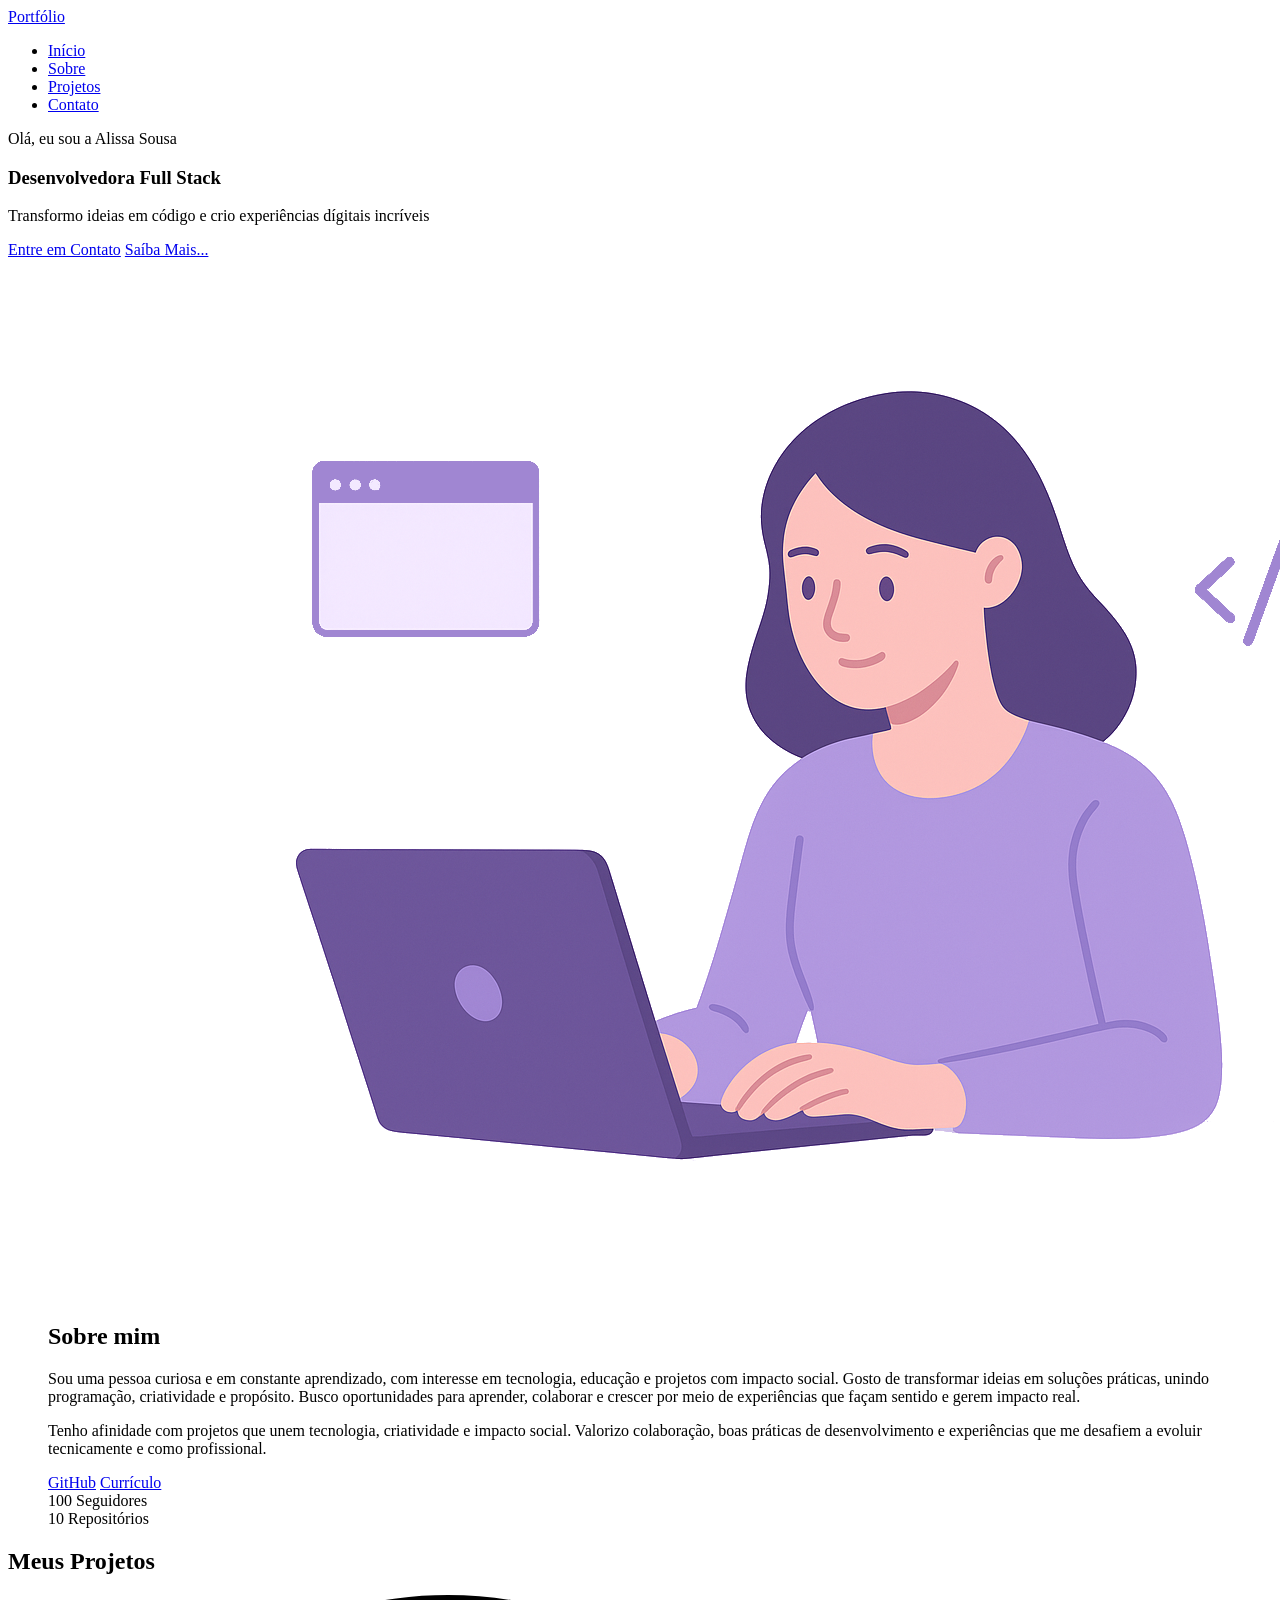
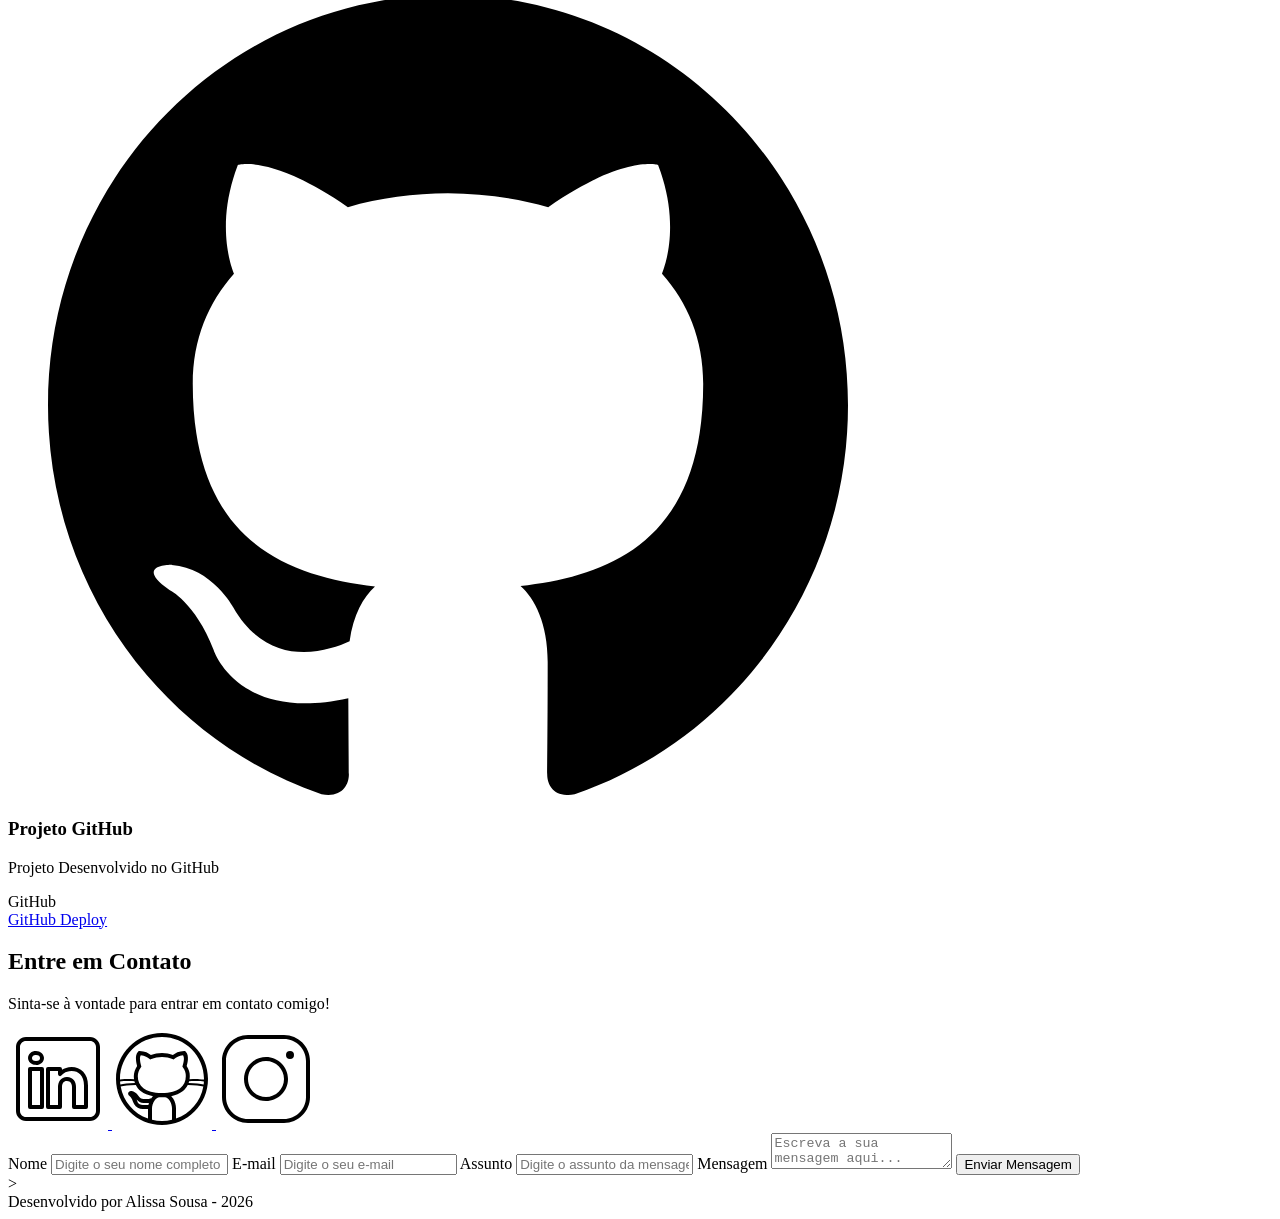
==== index.html @ 6c71c83e "projeto portfolio" ====
<!DOCTYPE html>
<html lang="pt-br">
<head>
    
    <meta charset="UTF-8">
	
    <meta name="viewport" content="width=device-width, initial-scale=1.0">
	
    <meta name="author" content="Generation Brasil">
    <meta 
        name="description"
        content="Portfólio da Generation Brasil, 
                desenvolvedor Full Stack especializado em criar experiências 
                digitais incríveis. Conheça meus projetos e entre em contato."
    >
    <meta name="robots" content="index, follow">

    <link rel="icon" type="image/svg+xml" href="./assets/img/favicon.svg">

    <title>Portfólio Generation Brasil</title>
</head>
<body>
    <!-- Cabeçalho da Página (header) -->
     <header>
        <div class="menu-content">
            <!-- TÍTULO -->
             <a href="index.html" id="titulo">Portfólio</a>
            
            <!-- MENU -->
             <nav>
                <ul class="menu-list">
                    <li><a href="#hero">Início</a></li>
                    <li><a href="#about">Sobre</a></li>
                    <li><a href="projects">Projetos</a></li>
                    <li><a href="#contact">Contato</a></li>
                </ul>
             </nav>
        </div>

     </header>
    
    <!-- Seção Principal da pagina (main)-->
     <main>

        <!-- Seção de Boas vindas -->
         <section id="hero" class="section-container hero-container">
           
            <!-- BOAS VINDAS-->
             <article class="hero-content">
                <span> Olá, eu sou a Alissa Sousa</span>
                <h1>Desenvolvedora Full Stack</h1>
                <p>Transformo ideias em código e crio experiências dígitais incríveis</p>
                <div class="buttons-container">
                    <a href="#contact" class="botão">Entre em Contato</a>
                    <a href="#about" class="botão-outline">Saíba Mais...</a>
                </div>

            </article> 

            <!--IMAGEM-->
            <figure class="hero-image">
                <img src="./assets/img/foto_dev_woman.svg"
                alt="Foto do autor."
                class="float-animation">
            </figure>

        </section>

                </div>
             
         </section>
        
        <!-- Seção sobre o autor -->
         <section id="about" class="section-container about-container">

            <figure class="about-content">
                <h2>Sobre mim</h2>
            <p>
                Sou uma pessoa curiosa e em constante aprendizado, com interesse em tecnologia, educação e projetos com impacto social. 
                Gosto de transformar ideias em soluções práticas, unindo programação, criatividade e propósito. 
                Busco oportunidades para aprender, colaborar e crescer por meio de experiências que façam sentido e gerem impacto real.
            </p>
            <p>
                Tenho afinidade com projetos que unem tecnologia, criatividade e impacto social. 
                Valorizo colaboração, boas práticas de desenvolvimento e experiências que me desafiem a evoluir tecnicamente e como profissional.
            </p>

            <div class="about-buttons-data">
                <div class="buttons-container">
                    <a href="#" target="_blank" class="botão">GitHub</a>
                    <a href="#" target="_blank" class="botão-outline">Currículo</a>
                </div>

                <div class="data-container">
                    <div class="data-item">
                        <span class="data-number">100</span>
                        <span class="data-label">Seguidores</span>
                    </div>
                    <div class="data-item">
                        <span class="data-number">10</span>
                        <span class="data-label">Repositórios</span>
                    </div>
                </div>
            </div>
        </article>

            </p>
            </figure>

         </section>
        
        <!--Seção Projeto do autor -->
        <section id="projects" class="section-container projects-container">
            <h2>Meus Projetos</h2>

            <!-- Swiper Container -->
             <div class="swiper projects-swiper">
             <div class="swiper-wrapper">
                <div class="swiper-slide"

                <article class="project-cars">
                    <figure class="project-image">
                        <img src="./assets/icons/languages/github.svg"
                        alt="Ícone GitHub">
                    </figure>

                    <div class="project-content">
                        <h3>Projeto GitHub</h3>
                        <p>Projeto Desenvolvido no GitHub</p>

                        <div class="project-tags">
                            <span class="tag">GitHub</span>
                        </div>

                        <div class="project-buttons">
                            <a href="#" target="_blank" class="botao botao-sm">
                                GitHub
                            </a>
                            <a href="#" target="_blank" class="botao-outline botao-sm">
                                Deploy
                            </a>
                        </div>
                    </div>
        
                </article>
             </div>
        </div>

        <!-- Botão de navegação -->
         <div class="swiper-button-next"></div>
         <div class="swiper-button-prev"></div>

        <!-- Paginação -->
         <div class="swiper-pagination"></div>
    </div>
        </section>

        <!-- Seção Formulário de Contato e Redes Sociais -->
         <section id="contact" class="section-container contact-container">

  <!-- REDES SOCIAIS -->
  <article class="contact-info">
    <h2>Entre em Contato</h2>
    <p>Sinta-se à vontade para entrar em contato comigo!</p>

    <div class="social-container">
      <a href="#" target="_blank" class="social-icon" aria-label="LinkedIn">
        <img src="./assets/icons/social/linkedin.svg" alt="Link para o Linkedin">
      </a>
      <a href="#" target="_blank" class="social-icon" aria-label="GitHub">
        <img src="./assets/icons/social/github.svg" alt="Link para o GitHub">
      </a>
      <a href="#" target="_blank" class="social-icon" aria-label="Instagram">
        <img src="./assets/icons/social/instagram.svg" alt="Link para o Instagram">
      </a>
    </div>
  </article>

  <!-- FORMULÁRIO -->
  <form id="formulario">

    <label for="nome">Nome</label>
    <input id="nome" name="nome" type="text" placeholder="Digite o seu nome completo">
    <span id="erro-nome"></span>

    <label for="email">E-mail</label>
    <input id="email" name="email" type="text" placeholder="Digite o seu e-mail">
    <span id="erro-email"></span>

    <label for="assunto">Assunto</label>
    <input id="assunto" name="assunto" type="text" placeholder="Digite o assunto da mensagem">
    <span id="erro-assunto"></span>

    <label for="mensagem">Mensagem</label>
    <textarea id="mensagem" name="mensagem" placeholder="Escreva a sua mensagem aqui..."></textarea>
    <span id="erro-mensagem"></span>

    <button class="botao" type="submit">Enviar Mensagem</button>

  </form>
</section>>

         </section>

     </main>
    
     <!-- Rodapé da Página (footer)-->
      <footer>
        Desenvolvido por Alissa Sousa - 2026
      </footer>
</body>
</html>
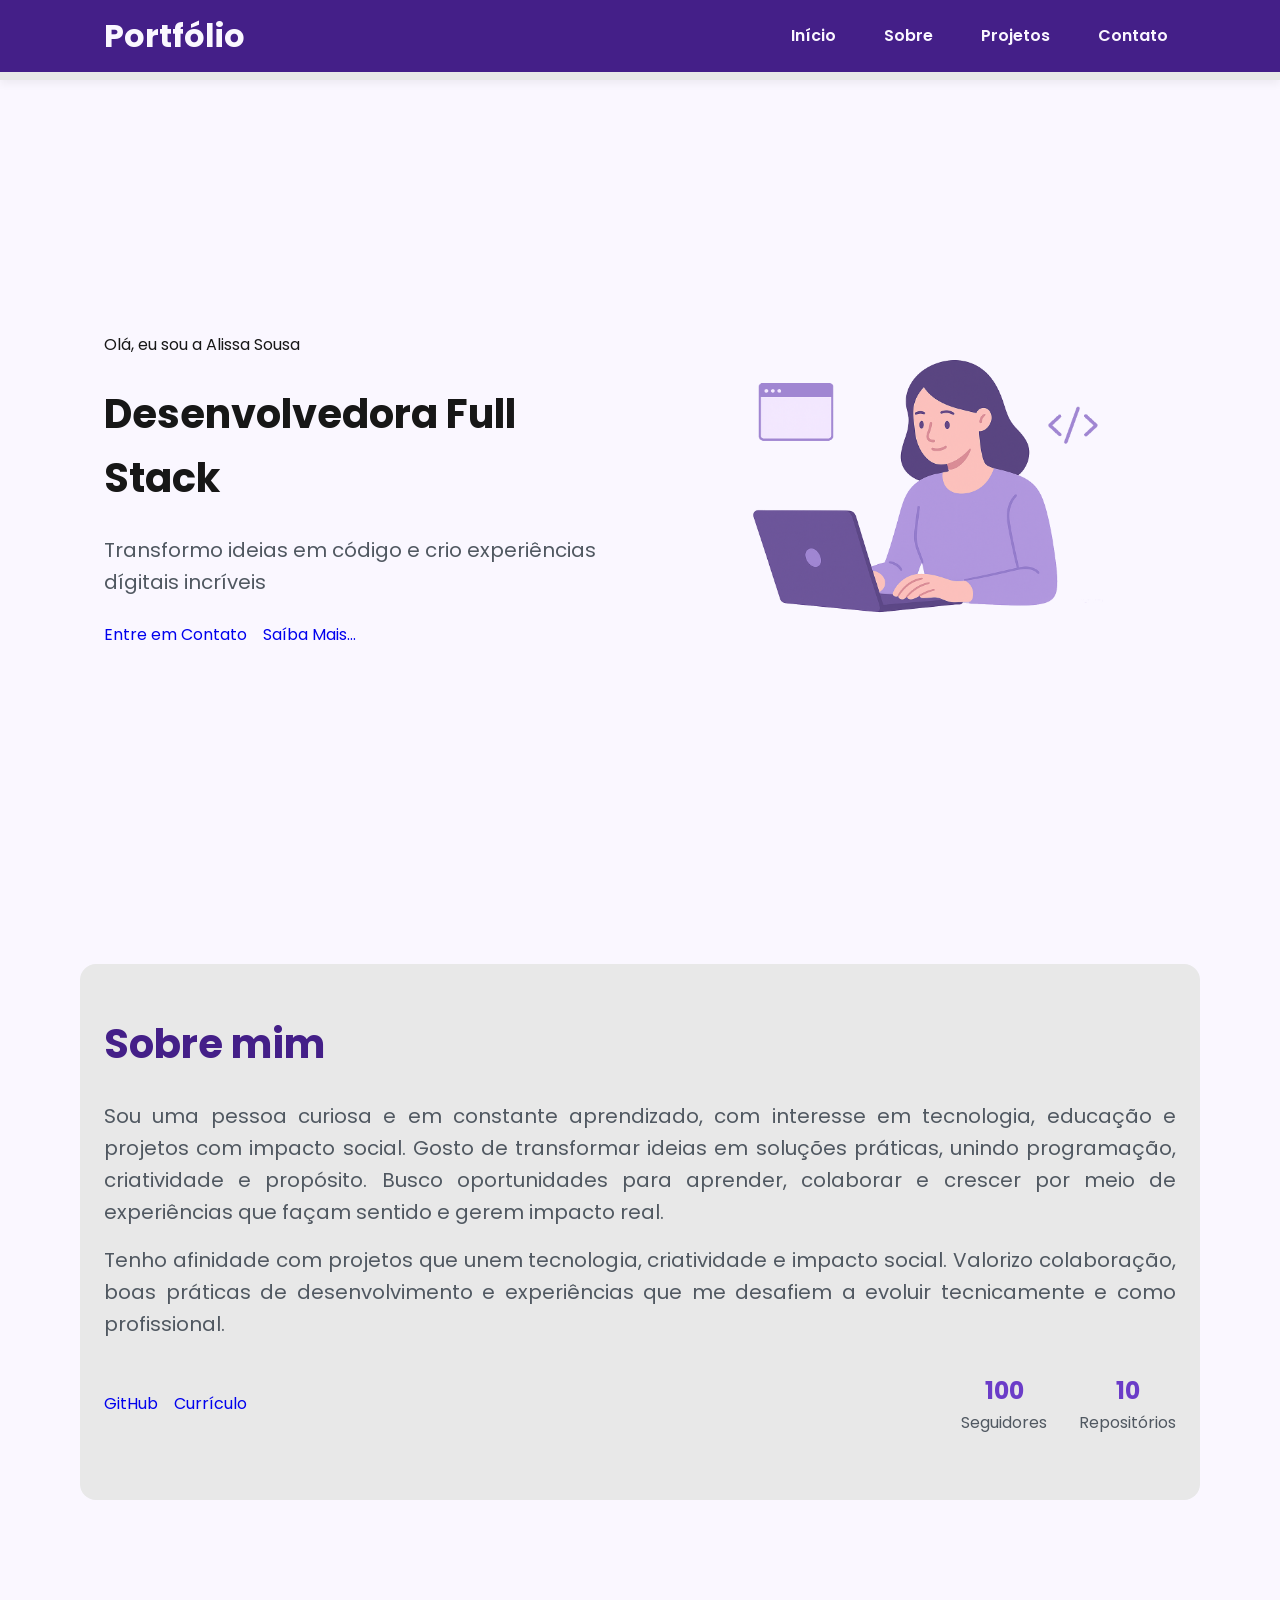
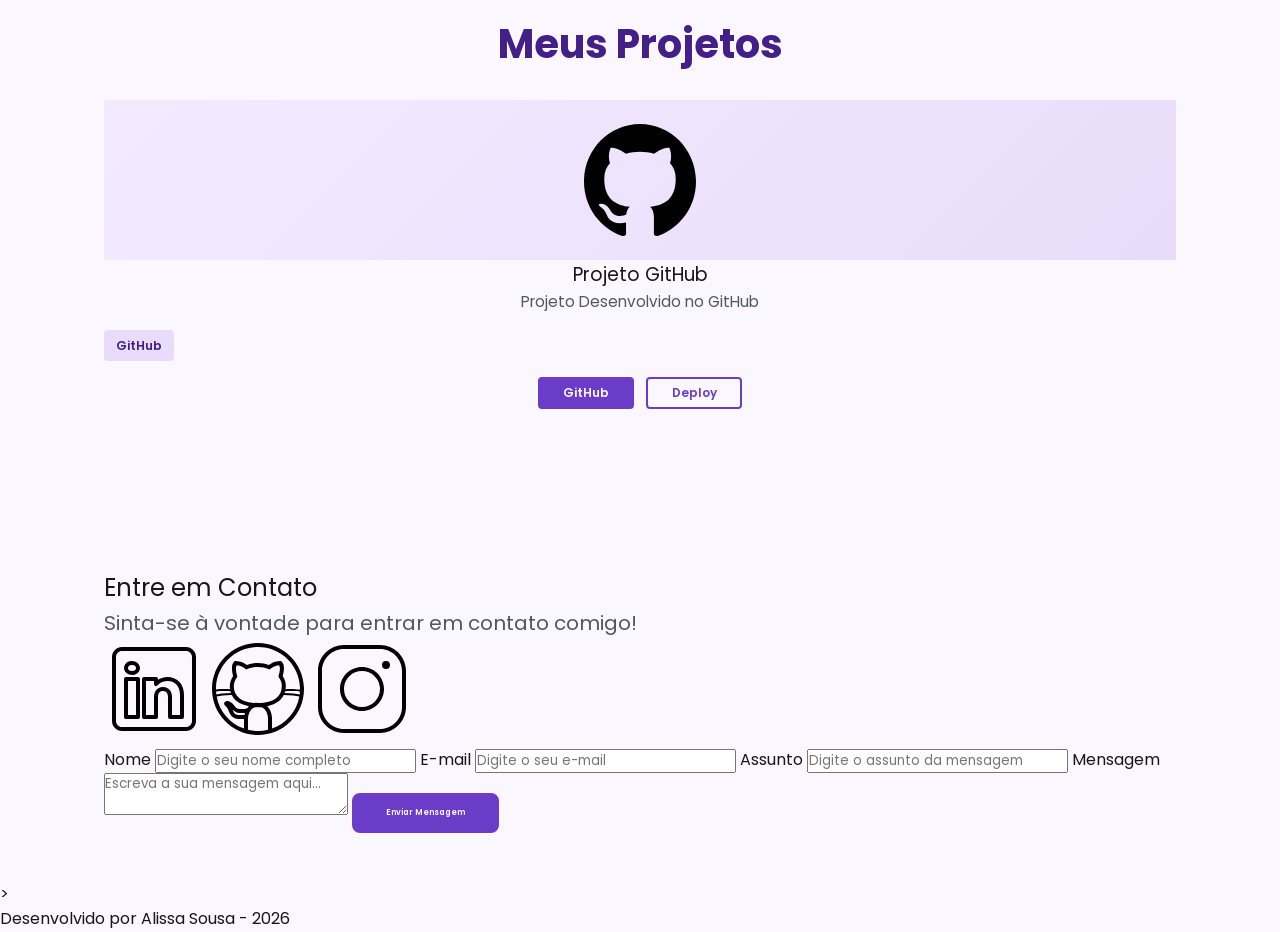
==== commit 8ba3b95d: "implementação do css" ====
--- a/index.html
+++ b/index.html
@@ -1,6 +1,13 @@
 <!DOCTYPE html>
 <html lang="pt-br">
 <head>
+    
+    <!-- Fontes do Google -->
+    <link rel="preconnect" href="https://fonts.googleapis.com">
+    <link rel="preconnect" href="https://fonts.gstatic.com" crossorigin>
+
+    <!-- Fonte do Google - Poppins -->
+    <link href="https://fonts.googleapis.com/css2?family=Poppins&display=swap" rel="stylesheet">
     
     <meta charset="UTF-8">
 	
@@ -16,6 +23,9 @@
     <meta name="robots" content="index, follow">
 
     <link rel="icon" type="image/svg+xml" href="./assets/img/favicon.svg">
+
+    <!-- Link para a Folha de Estilo da Página - CSS -->
+    <link rel="stylesheet" href="./assets/css/style.css">
 
     <title>Portfólio Generation Brasil</title>
 </head>
--- a/assets/css/style.css
+++ b/assets/css/style.css
@@ -0,0 +1,411 @@
+* {
+    margin: 0;
+    padding: 0; 
+    box-sizing: border-box;
+    font-family: 'Poppins', 'sans-senrif';
+    font-weight: 400;
+    text-decoration: none;
+    outline: none;
+}
+
+:root {
+  /* Paleta de Cores - Purple */
+  --purple-50: #f4eaff;
+  --purple-100: #e9dcfa;
+  --purple-200: #cdb3f0;
+  --purple-300: #b186e5;
+  --purple-400: #9460db;
+  --purple-500: #6b3cc8;
+  --purple-600: #5b2ca0;
+  --purple-700: #4c2177;
+  --purple-800: #441f88;
+  --purple-900: #2a0e4d;
+
+  /* Cores Neutras */
+  --gray-200: #e8e8e8;
+  --gray-400: #505861;
+  --black: #171717;
+  --white: #FAF7FF;
+
+  /* Cores de Estado */
+  --error: #e63946;
+
+  /* Sombras */
+  --shadow-sm: 0 0.25rem 0.5rem rgba(0, 0, 0, 0.05);
+  --shadow-md: 0 0.25rem 0.75rem rgba(107, 54, 200, 0.3);
+  --shadow-lg: 0 0.5rem 1.5rem rgba(107, 54, 200, 0.2);
+
+  /* Espaçamentos */
+  --spacing-xs: 0.5rem;
+  --spacing-sm: 1rem;
+  --spacing-md: 1.5rem;
+  --spacing-lg: 2rem;
+  --spacing-xl: 3rem;
+  --spacing-2xl: 4rem;
+
+  /* Tamanhos de Fonte */
+  --text-sm: 0.75rem;
+  --text-base: 1rem;
+  --text-lg: 1.25rem;
+  --text-xl: 1.5rem;
+  --text-2xl: 2rem;
+  --text-3xl: 2.5rem;
+
+  /* Border Radius */
+  --radius-sm: 0.25rem;
+  --radius-md: 0.5rem;
+  --radius-lg: 1rem;
+  --radius-xl: 2rem;
+  --radius-full: 50%;
+
+  /* Animação Padrão */
+  --transition-default: all 0.3s ease;
+}
+
+html {
+    scroll-behavior: smooth;
+}
+
+body {
+    display: flex;
+    flex-direction: column;
+    min-height: 100vh;
+    background-color: var(--white);
+    line-height: 1.6;
+    color: var(--black);
+}
+
+main {
+    flex: 1;
+}
+
+.section-container {
+    max-width: 70rem;
+    margin: 0 auto;
+    padding: var(--spacing-xl) var(--spacing-md);
+    scroll-margin-top: 6rem;
+}
+.buttons-container {
+    display: flex;
+    gap: var(--spacing-sm);
+}
+
+.botao, 
+.botao-outline {
+    display: inline-block;
+    padding: 0.75rem 2rem;
+    border: 0.15rem solid transparent;
+    border-radius: var(--radius-md);
+    font-size: var(--radius-md);
+    font-weight: 600;
+    text-align: center;
+    cursor: pointer;
+    transition: var(--transition-default);
+}
+
+/*Botão prenechido (primario) */
+.botao {
+    border-color: var(--purple-500);
+    background-color: var(--purple-500);
+    color: var(--white);
+}
+
+.botao.hover {
+    border-color: var(--purple-800);
+    background-color: var(--purple-800);
+    box-shadow: var(--shadow-md);
+    transform: translateY(-0.25rem);
+}
+
+/* Botão outline (secundário */
+.botao-outline {
+    border-color: var(--purple-500);
+    background-color: transparent;
+    color: var(--purple-500);
+}
+
+.botao-outline:houver {
+    border-color: var(--purple-500);
+    background-color: var(--purple-500);
+    color: var(--white);
+    transform: translateY(-0.25rem);
+}
+
+/* Modificador para botões pequenos (usando em projetos) */
+.botao.botao-sm,
+.botao-outline.botao-sm {
+    min-width: 6rem;
+    padding: 0.25rem var(--spacing-sm);
+    border-width: 0.125rem;
+    border-radius: 0.25rem;
+    font-size: var(--text-sm);
+}
+
+header {
+    position: sticky;
+    top: 0;
+    z-index: 1000;
+    width: 100%;
+    height: 5rem;
+    border-bottom: var(--spacing-xs) solid var(--gray-200);
+    background-color: var(--purple-800);
+    box-shadow: var(--shadow-sm);
+}
+
+header a {
+    font-weight: 600;
+    color: var(--white);
+    transition: color 0.3s ease;
+}
+
+header a:hover {
+    color: var(--purple-100)
+}
+
+#titulo {
+    font-size: var(--text-2xl);
+    font-weight: 700;
+}
+
+.menu-content {
+    display: flex;
+    justify-content: space-between;
+    align-items: center;
+    max-width: 70rem;
+    height: 100%;
+    margin: 0 auto;
+    padding: 0 var(--spacing-md);
+
+}
+
+.menu-list {
+    display: flex;
+    gap: var(--spacing-lg);
+    list-style: none;
+}
+
+.menu-list a {
+    padding: var(--spacing-xs);
+}
+
+.hero-container {
+    display: flex;
+    align-items: center;
+    gap: var(--spacing-2xl);
+    min-height: calc(100vh - 5rem);
+}
+
+.hero-content {
+    display: flex;
+    flex: 1;
+    flex-direction: column;
+    gap: var(--spacing-md);
+}
+
+.hero.content span {
+    font-size: var(--text-xl);
+    font-weight: 700;
+}
+
+.hero-content h1 {
+    font-size: var(--text-3xl);
+    font-weight: 700;
+}
+
+.hero-content p,
+.about-content p,
+.contact-info p {
+    font-size: var(--text-lg);
+    color: var(--gray-400);
+}
+
+.hero-image {
+    display: flex;
+    flex: 1;
+    justify-content: center;
+}
+
+.hero-image img {
+    width: 100%;
+    max-width: 100%;
+    border-radius: var(--radius-x1);
+}
+
+/*Animação da foto */
+@keyframes float {
+    0%,
+    100% {
+        transform: translateY(0);
+    }
+
+    50% {
+        transform: translateY(-1.25rem);
+    }
+}
+
+.float-animation {
+    animation: float 3s ease-in-out infinite;
+}
+
+.about-container {
+    display: flex;
+    align-items: center;
+    gap: var(--spacing-2xl);
+    margin: var(--spacing-2xl) auto;
+    border-radius: var(--radius-lg);
+    background-color: var(--gray-200);
+}
+
+.about-image {
+    flex: 0 0 17.5rem;
+}
+
+.about-image img {
+    width: 100%;
+    border: 0.35rem solid var(--purple-500);
+    border-radius: var(--radius-full);
+    box-shadow: var(--shadow-lg);
+}
+
+.about-content h2,
+.projects-container h2,
+.contact.info h2 {
+    margin-bottom: var(--spacing-md);
+    font-size: var(--text-3xl);
+    font-weight: 700;
+    color: var(--purple-800);
+}
+
+.about-content p {
+    margin-bottom: var(--spacing-sm);
+    text-align: justify;
+}
+
+.about-buttons-data {
+    display: flex;
+    justify-content: space-between;
+    align-items: center;
+    gap: var(--spacing-lg);
+    margin-top: var(--spacing-lg);
+}
+
+.about-buttons-data .botao {
+    margin-right: auto;
+}
+
+.data-container {
+    display: flex;
+    gap: var(--spacing-lg);
+    margin-top: 0;
+}
+
+.data-item {
+    display: flex;
+    flex-direction: column;
+    align-items: center;
+}
+
+.data-number {
+    font-size: var(--text-xl);
+    font-weight: 700;
+    text-align: center;
+    color: var(--purple-500);
+}
+
+.data-label {
+    font-size: var(--text-base);
+    text-align: center;
+    color: var(--gray-400);
+}
+
+.projects-container {
+    scroll-margin-top: 3rem;
+    margin: var(--spacing-2xl) auto;
+    text-align: center;
+}
+
+.projects-swiper {
+    position: relative;
+    width: 100%;
+    pedding: var(--spacing-sm) var(--spacing-xl) var(--spacing-xl)
+    overflow: hidden;
+}
+
+.project-card {
+    display: flex;
+    flex-direction: column;
+    width: 100%;
+    height: 100%;
+    border: 0.15rem solid var(--gray-200);
+    border-radius: var(--radius-lg);
+    background-color: var(--white);
+    box-shadow: var(--shadow-sm);
+    overflow: hidden;
+    transition: var(--transition-default);
+}
+
+.project-card:hover {
+    box-shadow: var(--shadow-lg);
+}
+
+.project-image {
+    display: flex;
+    align-items: center;
+    justify-content: center;
+    width: 100%;
+    height: 10rem;
+    background: linear-gradient(135deg, var(--purple-50) 0%, var(--purple-100) 100%);
+}
+
+.project-image img {
+    width: 75%;
+    height: 75%;
+    max-width: 7rem;
+    object-fit: contain;
+    transform: transform 0.3s ease;
+}
+
+.projects-content {
+    display: flex;
+    flex: 1;
+    flex-direction: column;
+    padding: var(--spacing-md);
+    text-align: left;
+}
+
+.projects-content h3 {
+    margin-bottom: 0.75rem;
+    font-size: var(--text-lg);
+    font-weight: 700;
+}
+
+.project-content p {
+    flex: 1;
+    margin-bottom: var(--spacing-sm);
+    font-size: 0.95rem;
+    color: var(--gray-400);
+}
+
+.project-tags {
+    display: flex;
+    flex-wrap: wrap;
+    gap: var(--spacing-xs);
+}
+
+.tag {
+    padding: 0.375rem 0.75rem;
+    border-radius: var(--radius-sm);
+    background-color: var(--purple-100);
+    font-size: var(--text-sm);
+    font-weight: 600;
+    color: var(--purple-800);
+}
+
+.project-buttons {
+    display: flex;
+    justify-content: center;
+    align-items: center;
+    gap: 0.75rem;
+    margin-top: var(--spacing-sm);
+}
+
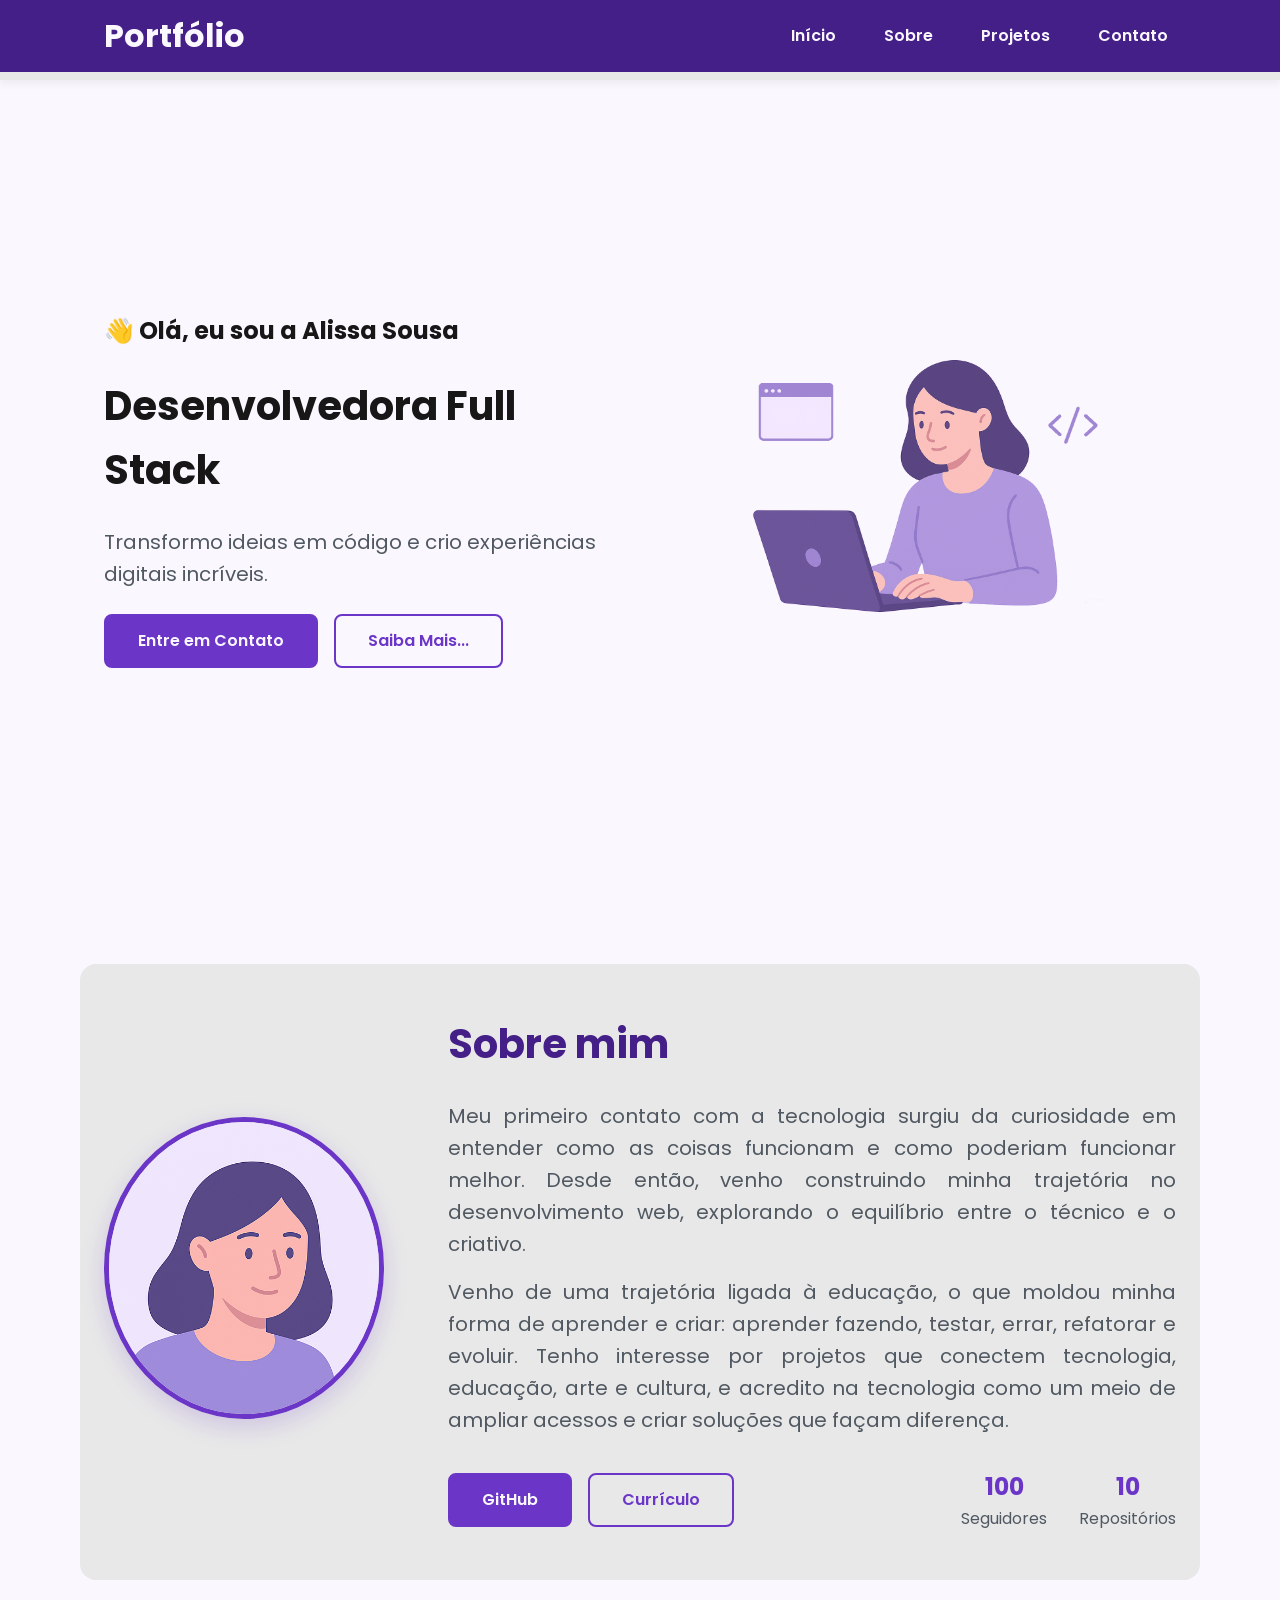
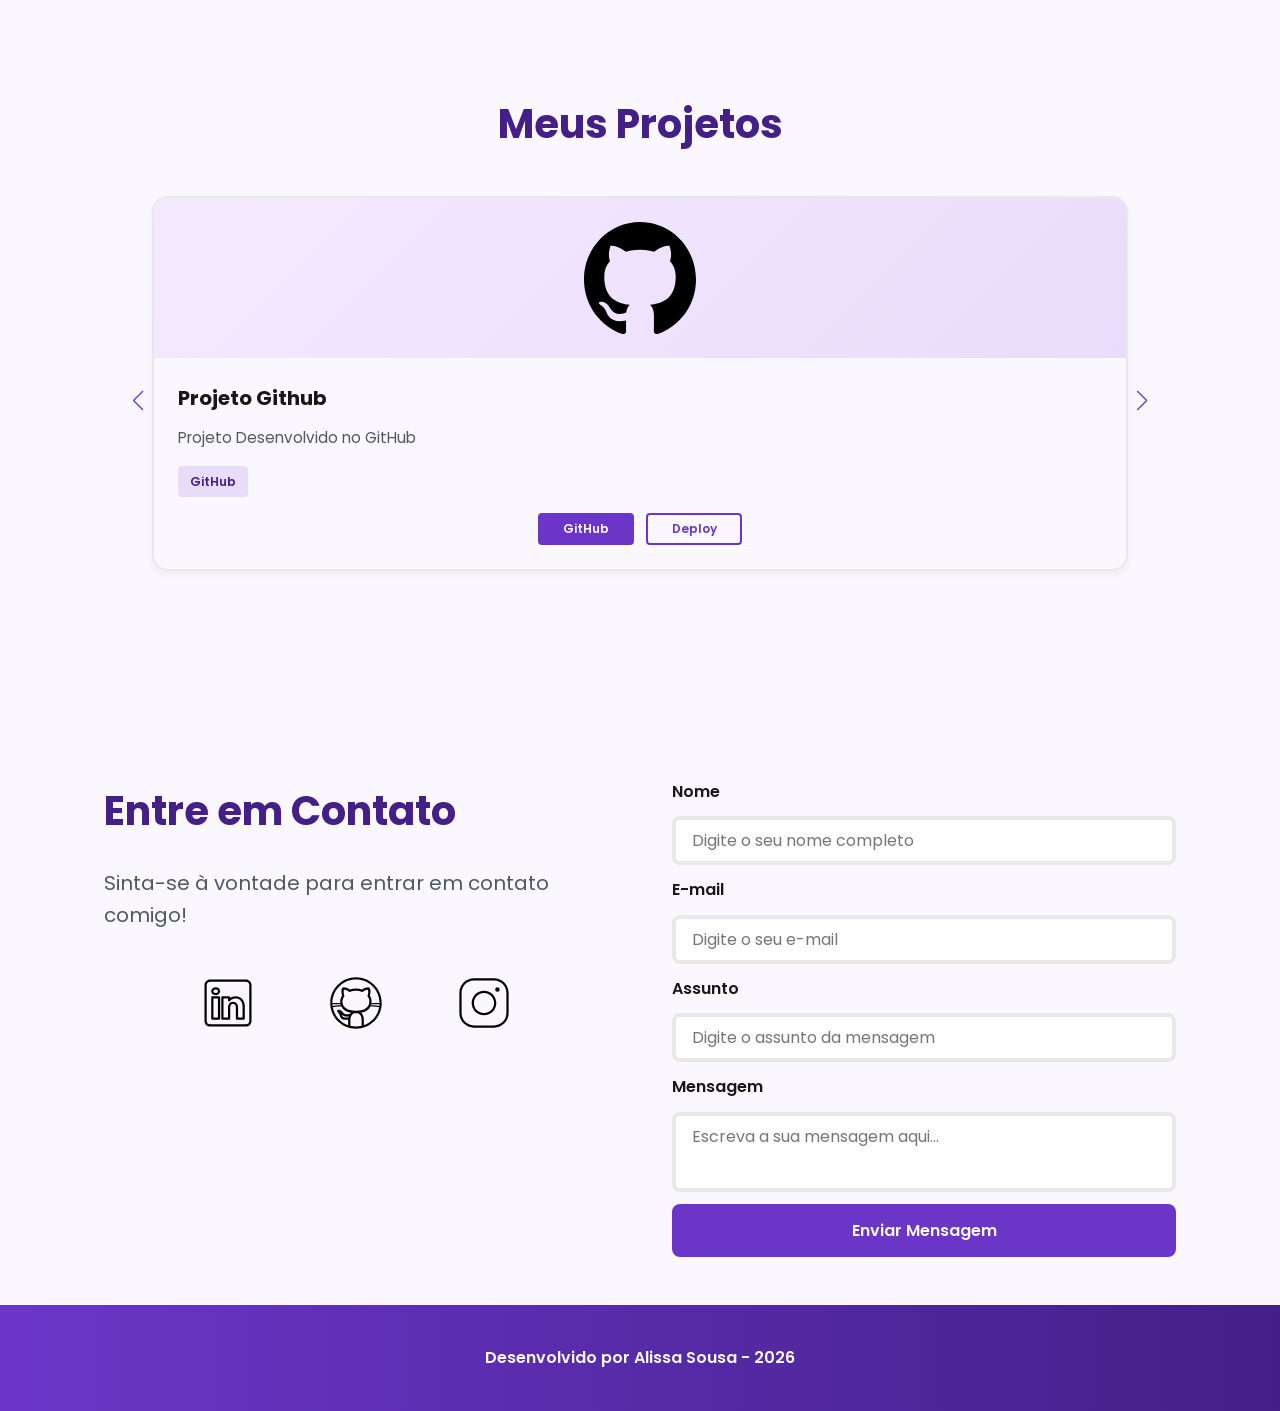
==== commit 28e9b215: "finalização do css" ====
--- a/index.html
+++ b/index.html
@@ -1,18 +1,17 @@
 <!DOCTYPE html>
 <html lang="pt-br">
+
 <head>
-    
+
     <!-- Fontes do Google -->
     <link rel="preconnect" href="https://fonts.googleapis.com">
     <link rel="preconnect" href="https://fonts.gstatic.com" crossorigin>
 
     <!-- Fonte do Google - Poppins -->
     <link href="https://fonts.googleapis.com/css2?family=Poppins&display=swap" rel="stylesheet">
-    
+
     <meta charset="UTF-8">
-	
     <meta name="viewport" content="width=device-width, initial-scale=1.0">
-	
     <meta name="author" content="Generation Brasil">
     <meta 
         name="description"
@@ -24,199 +23,198 @@
 
     <link rel="icon" type="image/svg+xml" href="./assets/img/favicon.svg">
 
+    <!-- SWIPER CSS -->
+    <link rel="stylesheet" href="https://cdn.jsdelivr.net/npm/swiper@11/swiper-bundle.min.css">
+
     <!-- Link para a Folha de Estilo da Página - CSS -->
     <link rel="stylesheet" href="./assets/css/style.css">
 
     <title>Portfólio Generation Brasil</title>
 </head>
+
+
 <body>
     <!-- Cabeçalho da Página (header) -->
-     <header>
+    <header>
+
         <div class="menu-content">
+
             <!-- TÍTULO -->
-             <a href="index.html" id="titulo">Portfólio</a>
-            
+            <a href="index.html" id="titulo">Portfólio</a>
+
             <!-- MENU -->
-             <nav>
+            <nav>
                 <ul class="menu-list">
                     <li><a href="#hero">Início</a></li>
                     <li><a href="#about">Sobre</a></li>
-                    <li><a href="projects">Projetos</a></li>
+                    <li><a href="#projects">Projetos</a></li>
                     <li><a href="#contact">Contato</a></li>
                 </ul>
-             </nav>
+            </nav>
+
         </div>
 
-     </header>
-    
-    <!-- Seção Principal da pagina (main)-->
-     <main>
+    </header>
+
+    <!-- Seção Principal da Página (main) -->
+    <main>
 
         <!-- Seção de Boas vindas -->
-         <section id="hero" class="section-container hero-container">
-           
-            <!-- BOAS VINDAS-->
-             <article class="hero-content">
-                <span> Olá, eu sou a Alissa Sousa</span>
+        <section id="hero" class="section-container hero-container">
+
+            <!-- BOAS VINDAS -->
+            <article class="hero-content">
+
+                <span>👋 Olá, eu sou a Alissa Sousa</span>
                 <h1>Desenvolvedora Full Stack</h1>
-                <p>Transformo ideias em código e crio experiências dígitais incríveis</p>
+                <p>Transformo ideias em código e crio experiências digitais incríveis.</p>
+
                 <div class="buttons-container">
-                    <a href="#contact" class="botão">Entre em Contato</a>
-                    <a href="#about" class="botão-outline">Saíba Mais...</a>
-                </div>
-
-            </article> 
-
-            <!--IMAGEM-->
+                    <a href="#contact" class="botao">Entre em Contato</a>
+                    <a href="#about" class="botao-outline">Saiba Mais...</a>
+                </div>
+
+            </article>
+
+            <!-- IMAGEM -->
             <figure class="hero-image">
-                <img src="./assets/img/foto_dev_woman.svg"
-                alt="Foto do autor."
-                class="float-animation">
+                <img src="./assets/img/foto_dev_woman.svg" alt="Foto do autor." class="float-animation">
             </figure>
 
         </section>
 
-                </div>
-             
-         </section>
-        
-        <!-- Seção sobre o autor -->
-         <section id="about" class="section-container about-container">
-
-            <figure class="about-content">
+        <!-- Seção Sobre o autor -->
+        <section id="about" class="section-container about-container">
+
+            <figure class="about-image">
+                <img src="./assets/img/avatar_dev_woman.svg" alt="Foto do perfil">
+            </figure>
+
+            <article class="about-content">
                 <h2>Sobre mim</h2>
-            <p>
-                Sou uma pessoa curiosa e em constante aprendizado, com interesse em tecnologia, educação e projetos com impacto social. 
-                Gosto de transformar ideias em soluções práticas, unindo programação, criatividade e propósito. 
-                Busco oportunidades para aprender, colaborar e crescer por meio de experiências que façam sentido e gerem impacto real.
-            </p>
-            <p>
-                Tenho afinidade com projetos que unem tecnologia, criatividade e impacto social. 
-                Valorizo colaboração, boas práticas de desenvolvimento e experiências que me desafiem a evoluir tecnicamente e como profissional.
-            </p>
-
-            <div class="about-buttons-data">
-                <div class="buttons-container">
-                    <a href="#" target="_blank" class="botão">GitHub</a>
-                    <a href="#" target="_blank" class="botão-outline">Currículo</a>
-                </div>
-
-                <div class="data-container">
-                    <div class="data-item">
-                        <span class="data-number">100</span>
-                        <span class="data-label">Seguidores</span>
+                <p>Meu primeiro contato com a tecnologia surgiu da curiosidade em entender como as coisas funcionam e 
+                    como poderiam funcionar melhor. Desde então, venho construindo minha trajetória no desenvolvimento web, 
+                    explorando o equilíbrio entre o técnico e o criativo.</p>
+                <p>Venho de uma trajetória ligada à educação, o que moldou minha forma de aprender e criar: aprender fazendo, 
+                    testar, errar, refatorar e evoluir. Tenho interesse por projetos que conectem tecnologia, educação, arte e 
+                    cultura, e acredito na tecnologia como um meio de ampliar acessos e criar soluções que façam diferença.</p>
+
+                <div class="about-buttons-data">
+                    <div class="buttons-container">
+                        <a href="#" target="_blank" class="botao">GitHub</a>
+                        <a href="#" target="_blank" class="botao-outline">Currículo</a>
                     </div>
-                    <div class="data-item">
-                        <span class="data-number">10</span>
-                        <span class="data-label">Repositórios</span>
+
+                    <div class="data-container">
+                        <div class="data-item">
+                            <span class="data-number">100</span>
+                            <span class="data-label">Seguidores</span>
+                        </div>
+                        <div class="data-item">
+                            <span class="data-number">10</span>
+                            <span class="data-label">Repositórios</span>
+                        </div>
                     </div>
                 </div>
-            </div>
-        </article>
-
-            </p>
-            </figure>
-
-         </section>
-        
-        <!--Seção Projeto do autor -->
+            </article>
+
+        </section>
+
+        <!-- Seção Projetos do autor -->
         <section id="projects" class="section-container projects-container">
             <h2>Meus Projetos</h2>
 
             <!-- Swiper Container -->
-             <div class="swiper projects-swiper">
-             <div class="swiper-wrapper">
-                <div class="swiper-slide"
-
-                <article class="project-cars">
-                    <figure class="project-image">
-                        <img src="./assets/icons/languages/github.svg"
-                        alt="Ícone GitHub">
-                    </figure>
-
-                    <div class="project-content">
-                        <h3>Projeto GitHub</h3>
-                        <p>Projeto Desenvolvido no GitHub</p>
-
-                        <div class="project-tags">
-                            <span class="tag">GitHub</span>
-                        </div>
-
-                        <div class="project-buttons">
-                            <a href="#" target="_blank" class="botao botao-sm">
-                                GitHub
-                            </a>
-                            <a href="#" target="_blank" class="botao-outline botao-sm">
-                                Deploy
-                            </a>
-                        </div>
+            <div class="swiper projects-swiper">
+                <div class="swiper-wrapper">
+                    <div class="swiper-slide">
+
+                        <article class="project-card">
+                            <div class="project-image">
+                                <img src="./assets/icons/languages/github.svg" alt="Ícone GitHub" />
+                            </div>
+
+                            <div class="project-content">
+                                <h3>Projeto Github</h3>
+                                <p>Projeto Desenvolvido no GitHub</p>
+                                <div class="project-tags">
+                                    <span class="tag">GitHub</span>
+                                </div>
+                                <div class="project-buttons">
+                                    <a href="#" target="_blank" class="botao botao-sm">
+                                        GitHub
+                                    </a>
+                                    <a href="#" target="_blank" class="botao-outline botao-sm">
+                                        Deploy
+                                    </a>
+                                </div>
+                            </div>
+
+                        </article>
                     </div>
-        
-                </article>
-             </div>
-        </div>
-
-        <!-- Botão de navegação -->
-         <div class="swiper-button-next"></div>
-         <div class="swiper-button-prev"></div>
-
-        <!-- Paginação -->
-         <div class="swiper-pagination"></div>
-    </div>
+                </div>
+
+                <!-- Botões de navegação -->
+                <div class="swiper-button-next"></div>
+                <div class="swiper-button-prev"></div>
+
+                <!-- Paginação -->
+                <div class="swiper-pagination"></div>
+            </div>
         </section>
 
         <!-- Seção Formulário de Contato e Redes Sociais -->
-         <section id="contact" class="section-container contact-container">
-
-  <!-- REDES SOCIAIS -->
-  <article class="contact-info">
-    <h2>Entre em Contato</h2>
-    <p>Sinta-se à vontade para entrar em contato comigo!</p>
-
-    <div class="social-container">
-      <a href="#" target="_blank" class="social-icon" aria-label="LinkedIn">
-        <img src="./assets/icons/social/linkedin.svg" alt="Link para o Linkedin">
-      </a>
-      <a href="#" target="_blank" class="social-icon" aria-label="GitHub">
-        <img src="./assets/icons/social/github.svg" alt="Link para o GitHub">
-      </a>
-      <a href="#" target="_blank" class="social-icon" aria-label="Instagram">
-        <img src="./assets/icons/social/instagram.svg" alt="Link para o Instagram">
-      </a>
-    </div>
-  </article>
-
-  <!-- FORMULÁRIO -->
-  <form id="formulario">
-
-    <label for="nome">Nome</label>
-    <input id="nome" name="nome" type="text" placeholder="Digite o seu nome completo">
-    <span id="erro-nome"></span>
-
-    <label for="email">E-mail</label>
-    <input id="email" name="email" type="text" placeholder="Digite o seu e-mail">
-    <span id="erro-email"></span>
-
-    <label for="assunto">Assunto</label>
-    <input id="assunto" name="assunto" type="text" placeholder="Digite o assunto da mensagem">
-    <span id="erro-assunto"></span>
-
-    <label for="mensagem">Mensagem</label>
-    <textarea id="mensagem" name="mensagem" placeholder="Escreva a sua mensagem aqui..."></textarea>
-    <span id="erro-mensagem"></span>
-
-    <button class="botao" type="submit">Enviar Mensagem</button>
-
-  </form>
-</section>>
-
-         </section>
-
-     </main>
-    
-     <!-- Rodapé da Página (footer)-->
-      <footer>
+        <section id="contact" class="section-container contact-container">
+
+            <!-- REDES SOCIAIS -->
+            <article class="contact-info">
+                <h2>Entre em Contato</h2>
+                <p>Sinta-se à vontade para entrar em contato comigo!</p>
+
+                <div class="social-container">
+                    <a href="#" target="_blank" class="social-icon" aria-label="LinkedIn">
+                        <img src="./assets/icons/social/linkedin.svg" alt="Link para o Linkedin">
+                    </a>
+                    <a href="#" target="_blank" class="social-icon" aria-label="GitHub">
+                        <img src="./assets/icons/social/github.svg" alt="Link para o GitHub">
+                    </a>
+                    <a href="#" target="_blank" class="social-icon" aria-label="Instagram">
+                        <img src="./assets/icons/social/instagram.svg" alt="Link para o Instagram">
+                    </a>
+                </div>
+            </article>
+
+            <!-- FORMULÁRIO -->
+            <form id="formulario">
+
+                <label for="nome">Nome</label>
+                <input id="nome" name="nome" type="text" placeholder="Digite o seu nome completo">
+                <span id="erro-nome"></span>
+
+                <label for="email">E-mail</label>
+                <input id="email" name="email" type="text" placeholder="Digite o seu e-mail">
+                <span id="erro-email"></span>
+
+                <label for="assunto">Assunto</label>
+                <input id="assunto" name="assunto" type="text" placeholder="Digite o assunto da mensagem">
+                <span id="erro-assunto"></span>
+
+                <label for="mensagem">Mensagem</label>
+                <textarea id="mensagem" name="mensagem" placeholder="Escreva a sua mensagem aqui..."></textarea>
+                <span id="erro-mensagem"></span>
+
+                <button class="botao" type="submit">Enviar Mensagem</button>
+            </form>
+
+        </section>
+
+    </main>
+
+    <!-- Rodapé da Página (footer) -->
+    <footer>
         Desenvolvido por Alissa Sousa - 2026
-      </footer>
+    </footer>
+
 </body>
+
 </html>
--- a/assets/css/style.css
+++ b/assets/css/style.css
@@ -1,65 +1,66 @@
+
 * {
     margin: 0;
-    padding: 0; 
+    padding: 0;
     box-sizing: border-box;
-    font-family: 'Poppins', 'sans-senrif';
+    font-family: 'Poppins', sans-serif;
     font-weight: 400;
     text-decoration: none;
     outline: none;
 }
 
 :root {
-  /* Paleta de Cores - Purple */
-  --purple-50: #f4eaff;
-  --purple-100: #e9dcfa;
-  --purple-200: #cdb3f0;
-  --purple-300: #b186e5;
-  --purple-400: #9460db;
-  --purple-500: #6b3cc8;
-  --purple-600: #5b2ca0;
-  --purple-700: #4c2177;
-  --purple-800: #441f88;
-  --purple-900: #2a0e4d;
-
-  /* Cores Neutras */
-  --gray-200: #e8e8e8;
-  --gray-400: #505861;
-  --black: #171717;
-  --white: #FAF7FF;
-
-  /* Cores de Estado */
-  --error: #e63946;
-
-  /* Sombras */
-  --shadow-sm: 0 0.25rem 0.5rem rgba(0, 0, 0, 0.05);
-  --shadow-md: 0 0.25rem 0.75rem rgba(107, 54, 200, 0.3);
-  --shadow-lg: 0 0.5rem 1.5rem rgba(107, 54, 200, 0.2);
-
-  /* Espaçamentos */
-  --spacing-xs: 0.5rem;
-  --spacing-sm: 1rem;
-  --spacing-md: 1.5rem;
-  --spacing-lg: 2rem;
-  --spacing-xl: 3rem;
-  --spacing-2xl: 4rem;
-
-  /* Tamanhos de Fonte */
-  --text-sm: 0.75rem;
-  --text-base: 1rem;
-  --text-lg: 1.25rem;
-  --text-xl: 1.5rem;
-  --text-2xl: 2rem;
-  --text-3xl: 2.5rem;
-
-  /* Border Radius */
-  --radius-sm: 0.25rem;
-  --radius-md: 0.5rem;
-  --radius-lg: 1rem;
-  --radius-xl: 2rem;
-  --radius-full: 50%;
-
-  /* Animação Padrão */
-  --transition-default: all 0.3s ease;
+    /* Paleta de Cores - Purple */
+    --purple-50: #f4eaff;
+    --purple-100: #e9dcfa;
+    --purple-200: #cdb3f0;
+    --purple-300: #b186e5;
+    --purple-400: #9460db;
+    --purple-500: #6b36c8;
+    --purple-600: #5b2ca0;
+    --purple-700: #4c2177;
+    --purple-800: #441f88;
+    --purple-900: #2a0e4d;
+
+    /* Cores Neutras */
+    --gray-200: #e8e8e8;
+    --gray-400: #505861;
+    --black: #171717;
+    --white: #FAF7FF;
+
+    /* Cores de Estado */
+    --error: #e63946;
+
+    /* Sombras */
+    --shadow-sm: 0 0.25rem 0.5rem rgba(0, 0, 0, 0.05);
+    --shadow-md: 0 0.25rem 0.75rem rgba(107, 54, 200, 0.3);
+    --shadow-lg: 0 0.5rem 1.5rem rgba(107, 54, 200, 0.2);
+
+    /* Espaçamentos */
+    --spacing-xs: 0.5rem;
+    --spacing-sm: 1rem;
+    --spacing-md: 1.5rem;
+    --spacing-lg: 2rem;
+    --spacing-xl: 3rem;
+    --spacing-2xl: 4rem;
+
+    /* Tamanhos de Fonte */
+    --text-sm: 0.75rem;
+    --text-base: 1rem;
+    --text-lg: 1.25rem;
+    --text-xl: 1.5rem;
+    --text-2xl: 2rem;
+    --text-3xl: 2.5rem;
+
+    /* Border Radius */
+    --radius-sm: 0.25rem;
+    --radius-md: 0.5rem;
+    --radius-lg: 1rem;
+    --radius-xl: 2rem;
+    --radius-full: 50%;
+
+    /* Animação Padrão */
+    --transition-default: all 0.3s ease;
 }
 
 html {
@@ -85,53 +86,56 @@
     padding: var(--spacing-xl) var(--spacing-md);
     scroll-margin-top: 6rem;
 }
+
+/* Container para botões*/
 .buttons-container {
     display: flex;
     gap: var(--spacing-sm);
 }
 
-.botao, 
+/* Base comum para todos os botões*/
+.botao,
 .botao-outline {
     display: inline-block;
     padding: 0.75rem 2rem;
     border: 0.15rem solid transparent;
     border-radius: var(--radius-md);
-    font-size: var(--radius-md);
+    font-size: var(--text-base);
     font-weight: 600;
     text-align: center;
     cursor: pointer;
     transition: var(--transition-default);
 }
 
-/*Botão prenechido (primario) */
+/* Botão preenchido (primário) */
 .botao {
     border-color: var(--purple-500);
     background-color: var(--purple-500);
     color: var(--white);
 }
 
-.botao.hover {
+.botao:hover {
     border-color: var(--purple-800);
     background-color: var(--purple-800);
     box-shadow: var(--shadow-md);
     transform: translateY(-0.25rem);
 }
 
-/* Botão outline (secundário */
+/* Botão outline (secundário) */
 .botao-outline {
     border-color: var(--purple-500);
     background-color: transparent;
     color: var(--purple-500);
 }
 
-.botao-outline:houver {
+.botao-outline:hover {
     border-color: var(--purple-500);
     background-color: var(--purple-500);
     color: var(--white);
     transform: translateY(-0.25rem);
 }
 
-/* Modificador para botões pequenos (usando em projetos) */
+/* Modificador para botões pequenos (usado em projetos) */
 .botao.botao-sm,
 .botao-outline.botao-sm {
     min-width: 6rem;
@@ -159,7 +163,7 @@
 }
 
 header a:hover {
-    color: var(--purple-100)
+    color: var(--purple-100);
 }
 
 #titulo {
@@ -175,7 +179,6 @@
     height: 100%;
     margin: 0 auto;
     padding: 0 var(--spacing-md);
-
 }
 
 .menu-list {
@@ -202,7 +205,7 @@
     gap: var(--spacing-md);
 }
 
-.hero.content span {
+.hero-content span {
     font-size: var(--text-xl);
     font-weight: 700;
 }
@@ -228,11 +231,12 @@
 .hero-image img {
     width: 100%;
     max-width: 100%;
-    border-radius: var(--radius-x1);
-}
-
-/*Animação da foto */
+    border-radius: var(--radius-xl);
+}
+
+/* Animação flutuante */
 @keyframes float {
+
     0%,
     100% {
         transform: translateY(0);
@@ -269,7 +273,7 @@
 
 .about-content h2,
 .projects-container h2,
-.contact.info h2 {
+.contact-info h2 {
     margin-bottom: var(--spacing-md);
     font-size: var(--text-3xl);
     font-weight: 700;
@@ -327,10 +331,11 @@
 .projects-swiper {
     position: relative;
     width: 100%;
-    pedding: var(--spacing-sm) var(--spacing-xl) var(--spacing-xl)
+    padding: var(--spacing-sm) var(--spacing-xl) var(--spacing-xl);
     overflow: hidden;
 }
 
+/* Card de projetos */
 .project-card {
     display: flex;
     flex-direction: column;
@@ -361,11 +366,12 @@
     width: 75%;
     height: 75%;
     max-width: 7rem;
+    max-height: 7rem;
     object-fit: contain;
-    transform: transform 0.3s ease;
-}
-
-.projects-content {
+    transition: transform 0.3s ease;
+}
+
+.project-content {
     display: flex;
     flex: 1;
     flex-direction: column;
@@ -373,7 +379,7 @@
     text-align: left;
 }
 
-.projects-content h3 {
+.project-content h3 {
     margin-bottom: 0.75rem;
     font-size: var(--text-lg);
     font-weight: 700;
@@ -386,6 +392,7 @@
     color: var(--gray-400);
 }
 
+/* Tags de Tecnologias */
 .project-tags {
     display: flex;
     flex-wrap: wrap;
@@ -401,6 +408,7 @@
     color: var(--purple-800);
 }
 
+/* Container - Botões do Card */
 .project-buttons {
     display: flex;
     justify-content: center;
@@ -409,3 +417,597 @@
     margin-top: var(--spacing-sm);
 }
 
+.swiper-wrapper {
+    align-items: stretch;
+}
+
+.swiper-slide {
+    display: flex;
+    height: auto;
+}
+
+/* Botões do Swiper (navegação) */
+.swiper-button-next,
+.swiper-button-prev {
+    width: 3rem;
+    height: 3rem;
+}
+
+.swiper-button-next:after,
+.swiper-button-prev:after {
+    font-size: var(--text-lg);
+    color: var(--purple-500);
+}
+
+.swiper-button-next:hover:after,
+.swiper-button-prev:hover:after {
+    color: var(--purple-800);
+}
+
+/* Indicadores de paginação */
+.swiper-pagination-bullet {
+    width: 0.75rem;
+    height: 0.75rem;
+    background-color: var(--gray-200);
+    opacity: 1;
+}
+
+.swiper-pagination-bullet-active {
+    width: var(--spacing-lg);
+    border-radius: var(--radius-sm);
+    background-color: var(--purple-500);
+}
+
+.contact-container {
+    display: grid;
+    grid-template-columns: 1fr 1fr;
+    gap: var(--spacing-2xl);
+}
+
+/* Redes Sociais */
+.contact-info h2 {
+    margin-bottom: var(--spacing-md);
+}
+
+.contact-info p {
+    margin-bottom: var(--spacing-lg);
+}
+
+.social-container {
+    display: flex;
+    justify-content: center;
+    gap: var(--spacing-xl);
+}
+
+.social-icon {
+    width: 5rem;
+    height: 5rem;
+    padding: 0.75rem;
+    border-radius: var(--radius-md);
+    transition: var(--transition-default);
+}
+
+.social-icon img {
+    width: 100%;
+    filter: brightness(0) saturate(100%);
+    transition: filter 0.3s ease;
+}
+
+.social-icon:hover img {
+    filter: brightness(0) 
+            saturate(100%) 
+            invert(42%) 
+            sepia(93%) 
+            saturate(1352%) 
+            hue-rotate(243deg) 
+            brightness(79%) 
+            contrast(91%);
+}
+
+/* Formulário */
+form {
+    display: flex;
+    flex-direction: column;
+    gap: 0.75rem;
+}
+
+form label {
+    font-size: var(--text-base);
+    font-weight: 600;
+}
+
+form input,
+form textarea {
+    width: 100%;
+    padding: 0.5rem var(--spacing-sm);
+    border: 0.25rem solid var(--gray-200);
+    border-radius: var(--radius-md);
+    font-family: inherit;
+    font-size: var(--text-base);
+    transition: border-color 0.3s ease;
+}
+
+form input:focus,
+form textarea:focus {
+    border-color: var(--purple-500);
+    outline: none;
+}
+
+form textarea {
+    min-height: 5rem;
+    resize: none;
+}
+
+form span {
+    margin-top: -0.75rem;
+    font-size: var(--text-sm);
+    color: var(--error);
+}
+
+/* SEÇÃO FOOTER - RODAPÉ*/
+footer {
+    padding: 2.5rem;
+    background: linear-gradient(to right, var(--purple-500), var(--purple-800));
+    font-weight: 600;
+    text-align: center;
+    color: var(--white);
+}
+
+/* PÁGINA SUCCESS*/
+.success-container {
+    display: flex;
+    flex-direction: column;
+    justify-content: center;
+    align-items: center;
+    width: 100%;
+    min-height: calc(100vh - 12.5rem);
+    padding: var(--spacing-xl) var(--spacing-md);
+}
+
+.success-content {
+    display: flex;
+    flex-direction: column;
+    align-items: center;
+    gap: var(--spacing-md);
+    max-width: 37.5rem;
+    text-align: center;
+}
+
+.success-content h1 {
+    font-size: var(--text-3xl);
+    font-weight: 700;
+    color: var(--purple-800);
+}
+
+.success-content h2 {
+    font-size: var(--text-lg);
+    color: var(--gray-400);
+}
+
+.success-icon {
+    display: flex;
+    align-items: center;
+    justify-content: center;
+    width: 7.5rem;
+    height: 7.5rem;
+    border-radius: var(--radius-full);
+    background-color: var(--purple-100);
+}
+
+.success-icon img {
+    width: 6rem;
+    height: 6rem;
+    filter: brightness(0) 
+            saturate(100%) 
+            invert(11%) 
+            sepia(69%) 
+            saturate(3759%) 
+            hue-rotate(256deg) 
+            brightness(101%) 
+            contrast(96%);
+}
+
+/* RESPONSIVIDADE - TABLETS (até 1024px) */
+
+@media screen and (max-width: 1024px) {
+   
+    /* Layout */
+    .section-container {
+        padding: var(--spacing-lg) var(--spacing-md);
+    }
+
+    /* Tipografia */
+    .section-container h1 {
+        font-size: var(--text-3xl);
+    }
+
+    .section-container h2 {
+        font-size: var(--text-2xl);
+    }
+
+    .section-container p  {
+        font-size: var(--text-base);
+    }
+
+    .section-container span {
+        font-size: var(--text-lg);
+    }
+
+    .success-content h1 {
+        font-size: var(--text-3xl);
+    }
+
+    .success-content h2 {
+        font-size: var(--text-xl);
+    }
+
+    /* Header - Oculta menu em telas pequenas */
+    @media (max-width: 768px) {
+        .menu-list {
+            display: none;
+        }
+    }
+
+    /* Hero */
+    .hero-container {
+        flex-direction: column-reverse;
+        gap: var(--spacing-lg);
+        min-height: 60vh;
+        text-align: center;
+    }
+
+    .hero-content,
+    .hero-image {
+        width: 90%;
+    }
+
+    .hero-image img {
+        object-fit: cover;
+    }
+
+    .buttons-container {
+        justify-content: center;
+        width: 100%;
+    }
+
+    .hero-container .botao,
+    .hero-container .botao-outline {
+        padding: 0.75rem 1.5rem;
+        font-size: 0.95rem;
+        white-space: nowrap;
+    }
+
+    /* About */
+    .about-container {
+        flex-direction: column;
+        gap: var(--spacing-md);
+        margin: var(--spacing-lg);
+        padding: var(--spacing-lg);
+    }
+
+    .about-image {
+        flex: 0 0 auto;
+        width: 100%;
+        display: flex;
+        justify-content: center;
+    }
+
+    .about-image img {
+        max-width: 16rem;
+        width: 100%;
+    }
+
+    .about-content {
+        width: 100%;
+    }
+
+    .about-buttons-data {
+        flex-direction: column;
+        gap: var(--spacing-md);
+        align-items: stretch;
+    }
+
+    .about-buttons-data .botao {
+        margin-right: 0;
+    }
+
+    .data-container {
+        justify-content: center;
+        width: 100%;
+    }
+
+    /* Projects */
+    .projects-container {
+        margin: var(--spacing-lg) auto 0;
+    }
+
+    .projects-swiper {
+        margin: 0;
+        padding: var(--spacing-sm) var(--spacing-lg) 2.5rem;
+    }
+
+    .project-card {
+        width: 100%;
+        height: 30rem;
+        min-height: 30rem;
+        max-height: 30rem;
+        max-width: 100%;
+    }
+
+    .project-content {
+        display: flex;
+        flex-direction: column;
+        justify-content: space-between;
+        height: 100%;
+    }
+
+    .project-content p {
+        flex: 1;
+        overflow: hidden;
+    }
+
+    .project-tags {
+        min-height: 2.5rem;
+        align-items: flex-start;
+    }
+
+    .swiper-wrapper {
+        align-items: stretch;
+    }
+
+    .swiper-slide {
+        display: flex;
+        justify-content: center;
+        align-items: stretch;
+        height: auto;
+    }
+
+    .swiper-button-next,
+    .swiper-button-prev {
+        display: none;
+    }
+
+    /* Contact */
+    .contact-container {
+        grid-template-columns: 1fr;
+        gap: var(--spacing-lg);
+        width: 90%;
+        margin: 0 auto;
+    }
+
+    /* Success Page */
+    .success-container {
+        padding: var(--spacing-xl) var(--spacing-md);
+        min-height: calc(100vh - 10rem);
+    }
+
+    .success-content {
+        gap: var(--spacing-lg);
+        max-width: 35rem;
+    }
+
+    .success-icon {
+        width: 6rem;
+        height: 6rem;
+    }
+
+    .success-icon img {
+        width: 5rem;
+        height: 5rem;
+    }
+}
+
+/* RESPONSIVIDADE - MOBILE (até 480px) */
+
+@media screen and (max-width: 480px) {
+
+    /* Layout */
+    .section-container {
+        padding: var(--spacing-md) var(--spacing-sm);
+    }
+
+    /* Tipografia Mobile */
+    .section-container h1 {
+        font-size: var(--text-xl);
+    }
+
+    .section-container h2 {
+        font-size: var(--text-xl);
+    }
+
+    .section-container p {
+        font-size: var(--text-base);
+    }
+
+    .section-container span {
+        font-size: var(--text-lg);
+    }
+
+    .success-content h1 {
+        font-size: var(--text-xl);
+    }
+
+    .success-content h2 {
+        font-size: var(--text-base);
+    }
+
+    /* Header */
+    #titulo {
+        font-size: var(--text-xl);
+    }
+
+    .menu-list {
+        display: none;
+    }
+
+    /* Hero */
+    .hero-container {
+        gap: var(--spacing-sm);
+    }
+
+    .hero-content {
+        gap: var(--spacing-xs);
+        width: 100%;
+    }
+
+    .buttons-container {
+        flex-direction: column;
+        gap: 0.75rem;
+        width: 100%;
+    }
+
+    .buttons-container .botao,
+    .buttons-container .botao-outline {
+        width: 100%;
+    }
+
+    .hero-container .botao,
+    .hero-container .botao-outline {
+        padding: 0.75rem 1rem;
+        font-size: 0.95rem;
+        white-space: nowrap;
+    }
+
+    .hero-image {
+        width: 100%;
+    }
+
+    .hero-image img {
+        max-width: 20rem;
+    }
+
+    /* About */
+    .about-container {
+        margin: var(--spacing-lg) 0.5rem;
+        padding: var(--spacing-md);
+    }
+
+    .about-image img {
+        max-width: 14rem;
+    }
+
+    .about-buttons-data .botao,
+    .about-buttons-data .botao-outline {
+        width: 100%;
+        padding: 0.75rem var(--spacing-lg);
+        font-size: var(--text-base);
+        text-align: center;
+    }
+
+    .data-number {
+        font-size: var(--text-lg);
+    }
+
+    .data-label {
+        font-size: var(--text-sm);
+    }
+
+    /* Projects */
+    .projects-container {
+        margin: var(--spacing-lg) auto 0;
+    }
+
+    .projects-swiper {
+        position: relative;
+        margin: 0;
+        padding: var(--spacing-sm) 0 2rem 0;
+        overflow: visible;
+    }
+
+    .project-card {
+        width: 100%;
+        height: 20rem;
+        max-width: 20rem;
+    }
+
+    .project-image {
+        height: 10rem;
+    }
+
+    .project-content {
+        padding: var(--spacing-md);
+    }
+
+    .project-content h3 {
+        font-size: 1.25rem;
+    }
+
+    .project-content p {
+        font-size: 0.95rem;
+    }
+
+    /* Contact */
+    .contact-container {
+        width: 100%;
+    }
+
+    .contact-info p {
+        margin-bottom: var(--spacing-md);
+    }
+
+    .social-container {
+        flex-wrap: wrap;
+        gap: var(--spacing-lg);
+        margin-bottom: var(--spacing-xs);
+    }
+
+    .social-icon {
+        width: 4rem;
+        height: 4rem;
+    }
+
+    /* Formulário */
+    form {
+        gap: var(--spacing-sm);
+    }
+
+    form label {
+        font-size: 0.95rem;
+    }
+
+    form input,
+    form textarea {
+        padding: 0.75rem;
+        font-size: var(--text-base);
+    }
+
+    form button {
+        padding: 0.75rem var(--spacing-md);
+        font-size: var(--text-base);
+    }
+
+    /* Footer */
+    footer {
+        padding: var(--spacing-md) var(--spacing-sm);
+        font-size: var(--text-sm);
+    }
+    
+    /* Success Page */
+    .success-container {
+        padding: var(--spacing-lg) var(--spacing-sm);
+        min-height: calc(100vh - 8rem);
+    }
+
+    .success-content {
+        gap: var(--spacing-md);
+        max-width: 100%;
+        padding: 0 var(--spacing-sm);
+    }
+
+    .success-icon {
+        width: 5rem;
+        height: 5rem;
+    }
+
+    .success-icon img {
+        width: 4rem;
+        height: 4rem;
+    }
+
+    .success-content .botao {
+        width: 100%;
+        max-width: 20rem;
+        padding: 0.75rem var(--spacing-lg);
+    }
+
+}
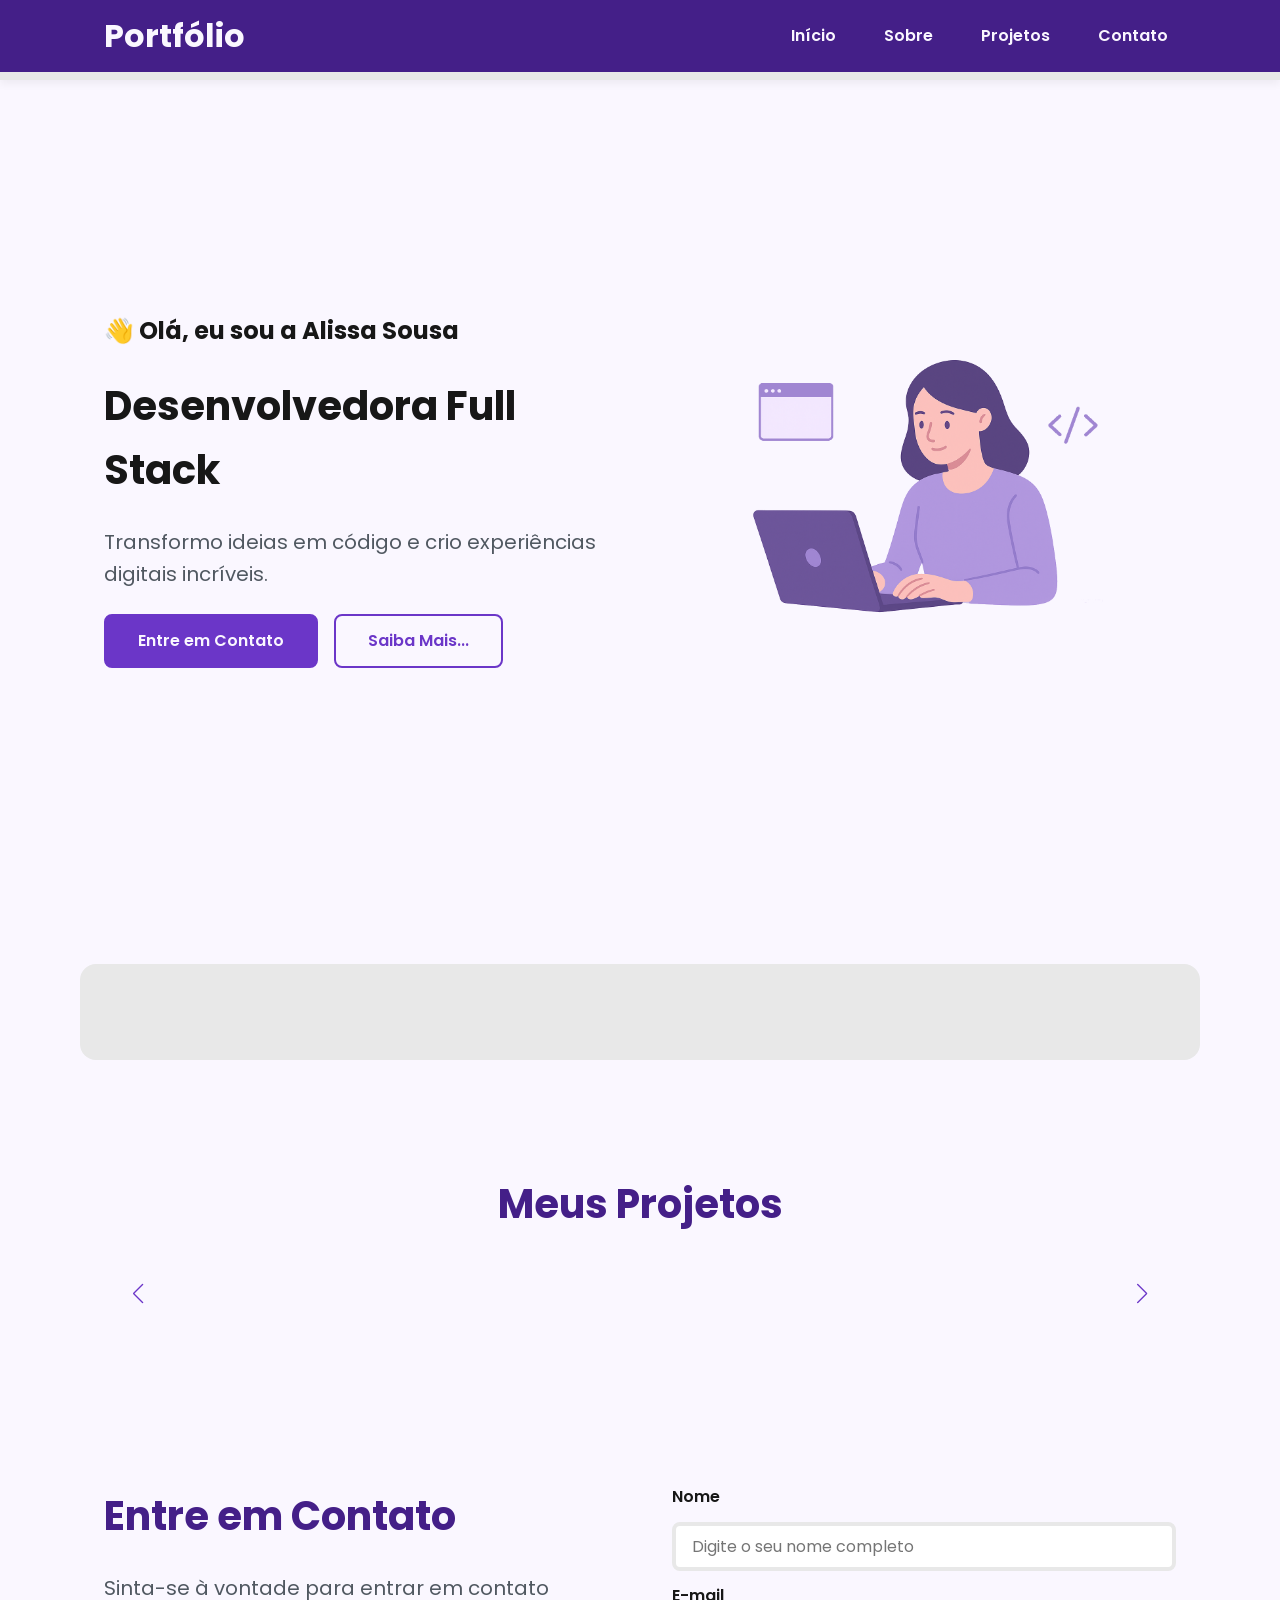
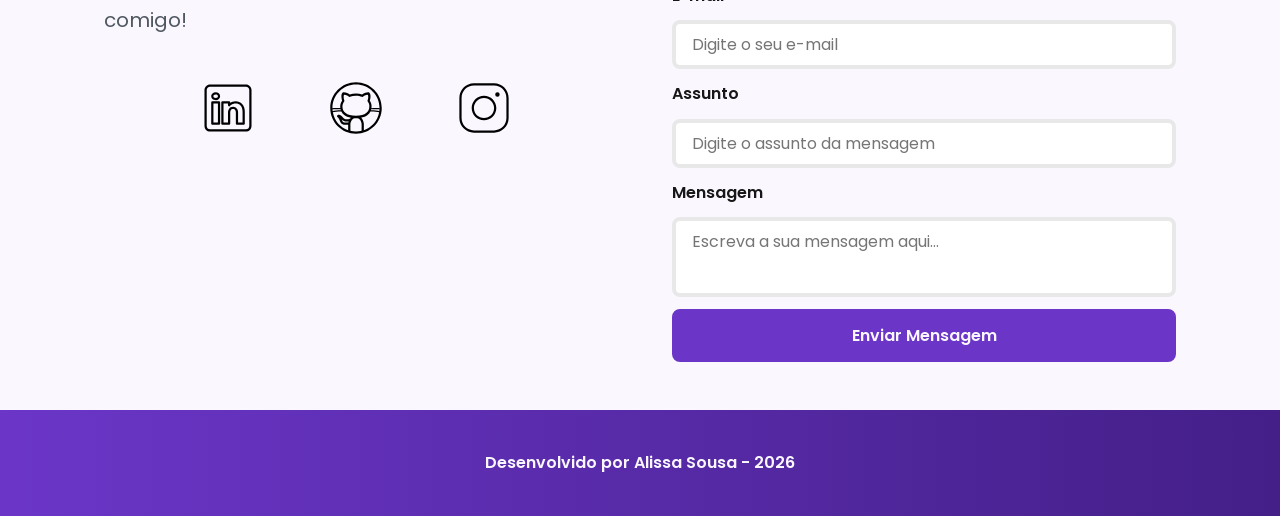
==== commit 2980d152: "Finalização - add JS" ====
--- a/index.html
+++ b/index.html
@@ -86,38 +86,6 @@
         <!-- Seção Sobre o autor -->
         <section id="about" class="section-container about-container">
 
-            <figure class="about-image">
-                <img src="./assets/img/avatar_dev_woman.svg" alt="Foto do perfil">
-            </figure>
-
-            <article class="about-content">
-                <h2>Sobre mim</h2>
-                <p>Meu primeiro contato com a tecnologia surgiu da curiosidade em entender como as coisas funcionam e 
-                    como poderiam funcionar melhor. Desde então, venho construindo minha trajetória no desenvolvimento web, 
-                    explorando o equilíbrio entre o técnico e o criativo.</p>
-                <p>Venho de uma trajetória ligada à educação, o que moldou minha forma de aprender e criar: aprender fazendo, 
-                    testar, errar, refatorar e evoluir. Tenho interesse por projetos que conectem tecnologia, educação, arte e 
-                    cultura, e acredito na tecnologia como um meio de ampliar acessos e criar soluções que façam diferença.</p>
-
-                <div class="about-buttons-data">
-                    <div class="buttons-container">
-                        <a href="#" target="_blank" class="botao">GitHub</a>
-                        <a href="#" target="_blank" class="botao-outline">Currículo</a>
-                    </div>
-
-                    <div class="data-container">
-                        <div class="data-item">
-                            <span class="data-number">100</span>
-                            <span class="data-label">Seguidores</span>
-                        </div>
-                        <div class="data-item">
-                            <span class="data-number">10</span>
-                            <span class="data-label">Repositórios</span>
-                        </div>
-                    </div>
-                </div>
-            </article>
-
         </section>
 
         <!-- Seção Projetos do autor -->
@@ -127,31 +95,7 @@
             <!-- Swiper Container -->
             <div class="swiper projects-swiper">
                 <div class="swiper-wrapper">
-                    <div class="swiper-slide">
-
-                        <article class="project-card">
-                            <div class="project-image">
-                                <img src="./assets/icons/languages/github.svg" alt="Ícone GitHub" />
-                            </div>
-
-                            <div class="project-content">
-                                <h3>Projeto Github</h3>
-                                <p>Projeto Desenvolvido no GitHub</p>
-                                <div class="project-tags">
-                                    <span class="tag">GitHub</span>
-                                </div>
-                                <div class="project-buttons">
-                                    <a href="#" target="_blank" class="botao botao-sm">
-                                        GitHub
-                                    </a>
-                                    <a href="#" target="_blank" class="botao-outline botao-sm">
-                                        Deploy
-                                    </a>
-                                </div>
-                            </div>
-
-                        </article>
-                    </div>
+                   
                 </div>
 
                 <!-- Botões de navegação -->
@@ -185,8 +129,11 @@
             </article>
 
             <!-- FORMULÁRIO -->
-            <form id="formulario">
+            <form id="formulario" action="https://formsubmit.co/d9378643358be017bb9cb1a0031b1717" method="POST" >
 
+                <input type="hidden" name="_next" value="http://localhost:5500/success.html">
+                <input type="hidden" name="_captcha" value="false">
+                
                 <label for="nome">Nome</label>
                 <input id="nome" name="nome" type="text" placeholder="Digite o seu nome completo">
                 <span id="erro-nome"></span>
@@ -215,6 +162,13 @@
         Desenvolvido por Alissa Sousa - 2026
     </footer>
 
+    <!-- SWIPER JS-->
+
+    <script src="https://cdn.jsdelivr.net/npm/swiper@11/swiper-bundle.min.js"></script>
+
+    <!-- Script JavaScript -->
+     <script src="./assets/js/script.js"></script>
+
 </body>
 
 </html>
